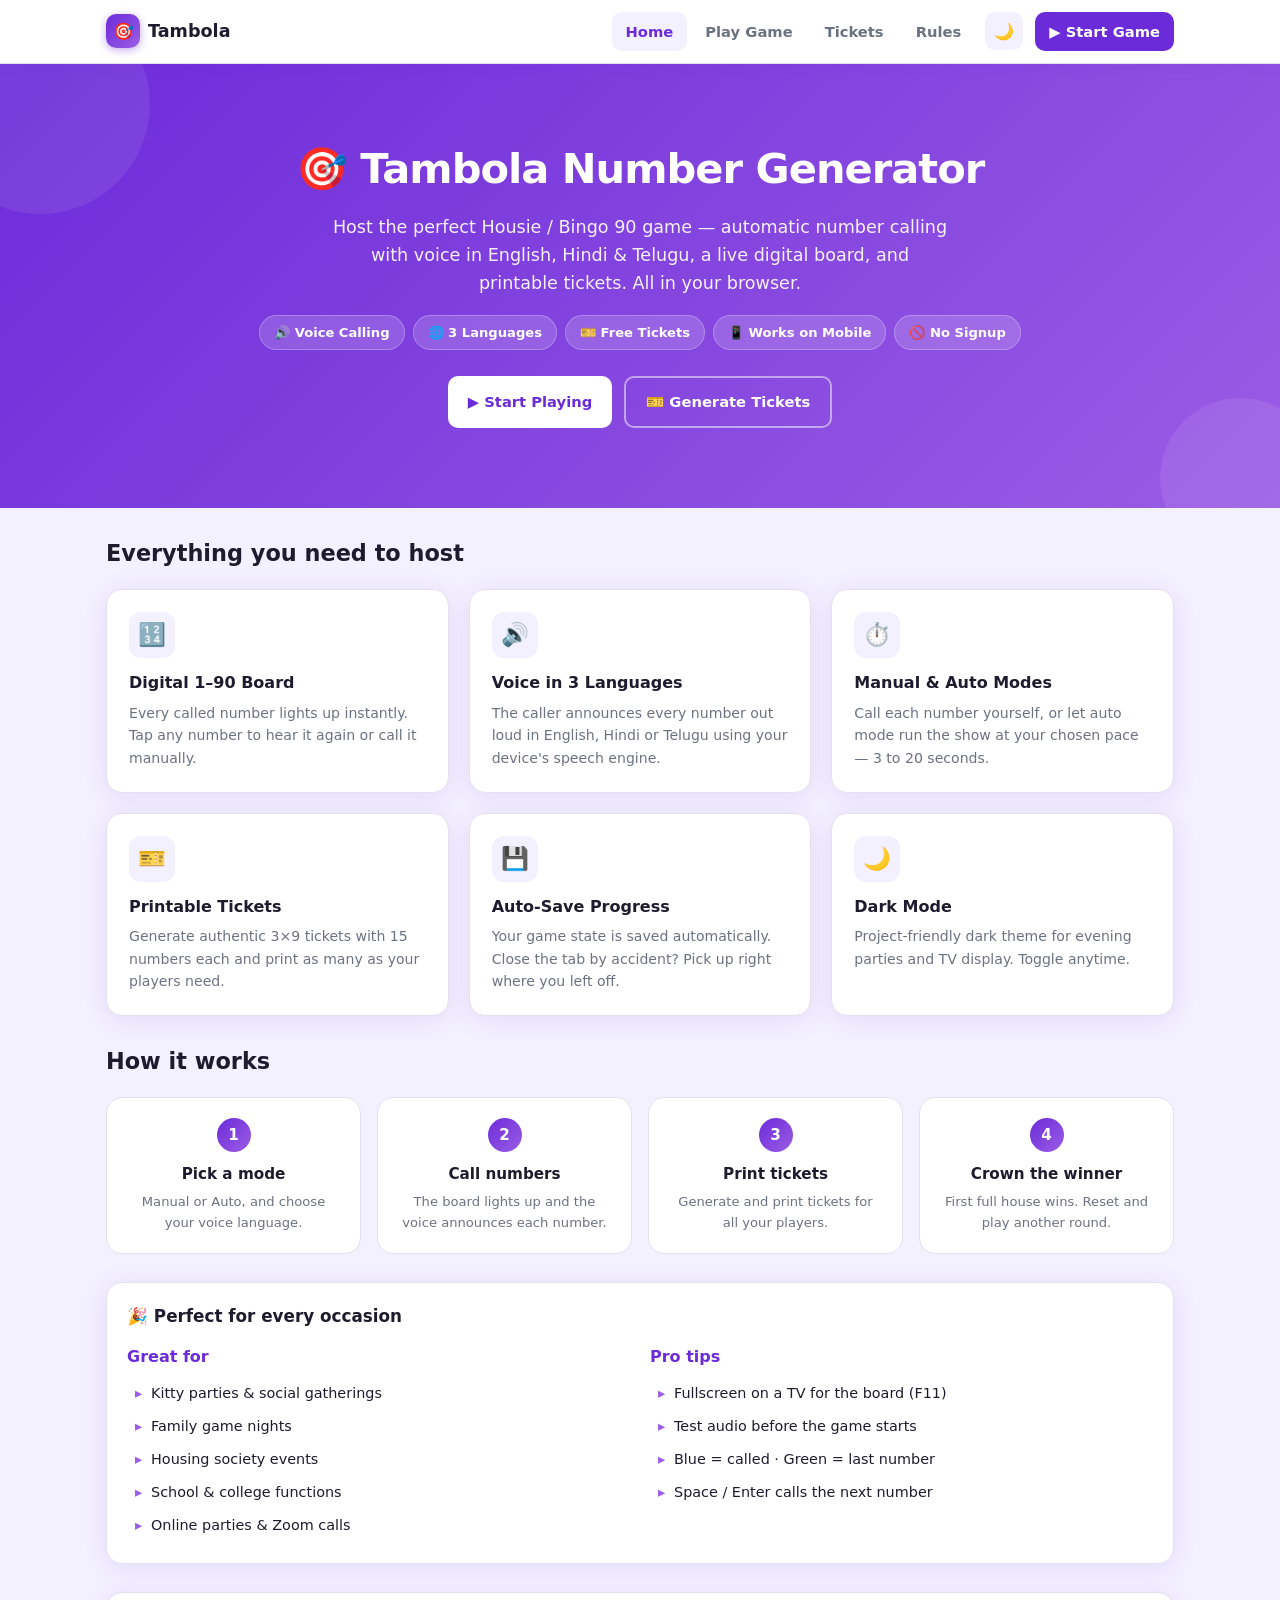
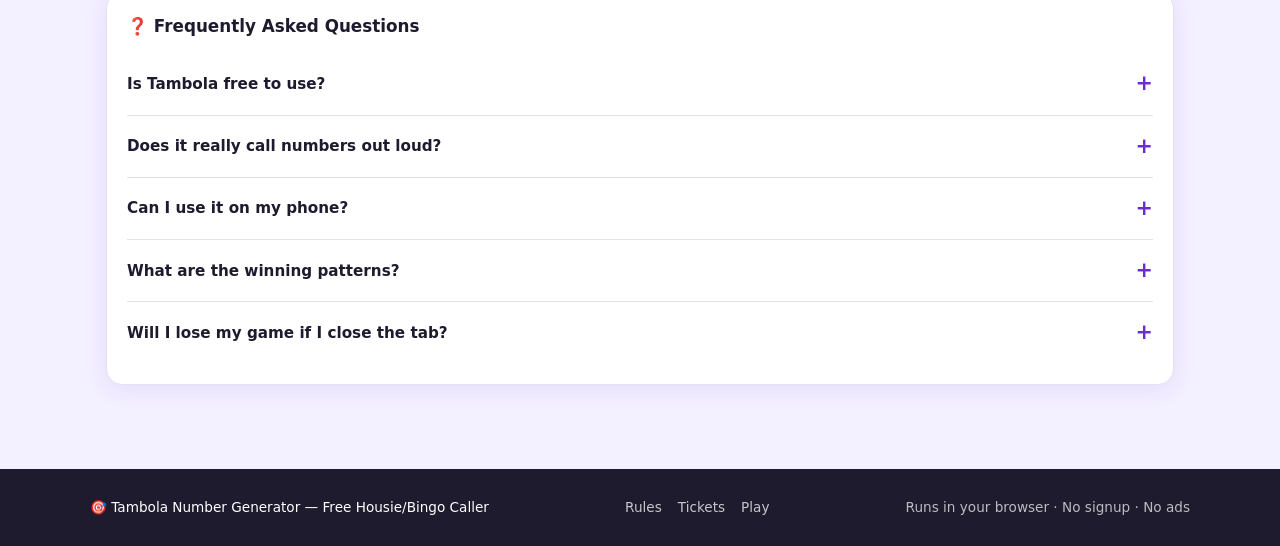
==== index.html @ 113cf9fa "Add Tambola platform: caller game, ticket generator, rules, landing page" ====
<!DOCTYPE html>
<html lang="en">
<head>
    <meta charset="UTF-8">
    <meta name="viewport" content="width=device-width, initial-scale=1.0">
    <title>Tambola Number Generator | Free Housie / Bingo 90 Caller with Voice</title>
    <meta name="description" content="Free online Tambola/Housie number caller with voice in English, Hindi & Telugu. Auto & manual modes, printable tickets, digital board. No signup needed.">
    <link rel="stylesheet" href="css/style.css">
</head>
<body>

    <nav class="navbar">
        <div class="container"></div>
    </nav>

    <header class="hero">
        <div class="container">
            <h1>🎯 Tambola Number Generator</h1>
            <p>Host the perfect Housie / Bingo 90 game — automatic number calling with voice in English, Hindi &amp; Telugu, a live digital board, and printable tickets. All in your browser.</p>
            <div class="badges">
                <span class="badge-pill">🔊 Voice Calling</span>
                <span class="badge-pill">🌐 3 Languages</span>
                <span class="badge-pill">🎫 Free Tickets</span>
                <span class="badge-pill">📱 Works on Mobile</span>
                <span class="badge-pill">🚫 No Signup</span>
            </div>
            <div class="hero-actions">
                <a href="game.html" class="btn btn-white">▶ Start Playing</a>
                <a href="tickets.html" class="btn btn-ghost">🎫 Generate Tickets</a>
            </div>
        </div>
    </header>

    <main>
        <div class="container">

            <!-- FEATURES -->
            <section class="section-block">
                <h2 style="font-size:1.4rem; font-weight:800; margin-bottom:18px;">Everything you need to host</h2>
                <div class="features-grid">
                    <div class="feature-card">
                        <div class="feature-icon">🔢</div>
                        <h3>Digital 1–90 Board</h3>
                        <p>Every called number lights up instantly. Tap any number to hear it again or call it manually.</p>
                    </div>
                    <div class="feature-card">
                        <div class="feature-icon">🔊</div>
                        <h3>Voice in 3 Languages</h3>
                        <p>The caller announces every number out loud in English, Hindi or Telugu using your device's speech engine.</p>
                    </div>
                    <div class="feature-card">
                        <div class="feature-icon">⏱️</div>
                        <h3>Manual &amp; Auto Modes</h3>
                        <p>Call each number yourself, or let auto mode run the show at your chosen pace — 3 to 20 seconds.</p>
                    </div>
                    <div class="feature-card">
                        <div class="feature-icon">🎫</div>
                        <h3>Printable Tickets</h3>
                        <p>Generate authentic 3×9 tickets with 15 numbers each and print as many as your players need.</p>
                    </div>
                    <div class="feature-card">
                        <div class="feature-icon">💾</div>
                        <h3>Auto-Save Progress</h3>
                        <p>Your game state is saved automatically. Close the tab by accident? Pick up right where you left off.</p>
                    </div>
                    <div class="feature-card">
                        <div class="feature-icon">🌙</div>
                        <h3>Dark Mode</h3>
                        <p>Project-friendly dark theme for evening parties and TV display. Toggle anytime.</p>
                    </div>
                </div>
            </section>

            <!-- STEPS -->
            <section class="section-block">
                <h2 style="font-size:1.4rem; font-weight:800; margin-bottom:18px;">How it works</h2>
                <div class="steps">
                    <div class="step">
                        <div class="step-num">1</div>
                        <h3>Pick a mode</h3>
                        <p>Manual or Auto, and choose your voice language.</p>
                    </div>
                    <div class="step">
                        <div class="step-num">2</div>
                        <h3>Call numbers</h3>
                        <p>The board lights up and the voice announces each number.</p>
                    </div>
                    <div class="step">
                        <div class="step-num">3</div>
                        <h3>Print tickets</h3>
                        <p>Generate and print tickets for all your players.</p>
                    </div>
                    <div class="step">
                        <div class="step-num">4</div>
                        <h3>Crown the winner</h3>
                        <p>First full house wins. Reset and play another round.</p>
                    </div>
                </div>
            </section>

            <!-- WHY -->
            <section class="section-block">
                <div class="card">
                    <div class="card-title">🎉 Perfect for every occasion</div>
                    <div class="info-grid">
                        <div class="info-block">
                            <h3>Great for</h3>
                            <ul>
                                <li>Kitty parties &amp; social gatherings</li>
                                <li>Family game nights</li>
                                <li>Housing society events</li>
                                <li>School &amp; college functions</li>
                                <li>Online parties &amp; Zoom calls</li>
                            </ul>
                        </div>
                        <div class="info-block">
                            <h3>Pro tips</h3>
                            <ul>
                                <li>Fullscreen on a TV for the board (F11)</li>
                                <li>Test audio before the game starts</li>
                                <li>Blue = called · Green = last number</li>
                                <li>Space / Enter calls the next number</li>
                            </ul>
                        </div>
                    </div>
                </div>
            </section>

            <!-- FAQ -->
            <section class="section-block">
                <div class="card">
                    <div class="card-title">❓ Frequently Asked Questions</div>
                    <div id="faqList"></div>
                </div>
            </section>

        </div>
    </main>

    <footer></footer>

    <script>
        const faqData = [
            { q: 'Is Tambola free to use?', a: 'Yes — unlimited number calling and ticket generation, no sign-up, no ads. Everything runs entirely in your browser.' },
            { q: 'Does it really call numbers out loud?', a: 'Yes. Both manual and auto modes speak each number using your device\'s voice in English, Hindi or Telugu. Some devices need Hindi/Telugu language packs installed.' },
            { q: 'Can I use it on my phone?', a: 'Absolutely. The site is fully responsive. For best voice results use Chrome, Edge or Safari.' },
            { q: 'What are the winning patterns?', a: 'Common patterns are Early Five, Top Line, Middle Line, Bottom Line, Corners and Full House. See the Rules page for details.' },
            { q: 'Will I lose my game if I close the tab?', a: 'No. The game auto-saves to your browser, so you can resume exactly where you left off.' }
        ];
        function renderFAQs() {
            const list = document.getElementById('faqList');
            faqData.forEach(faq => {
                const item = document.createElement('div');
                item.className = 'faq-item';
                item.innerHTML = '<div class="faq-q"></div><div class="faq-a"></div>';
                item.querySelector('.faq-q').textContent = faq.q;
                item.querySelector('.faq-a').textContent = faq.a;
                item.querySelector('.faq-q').onclick = () => item.classList.toggle('open');
                list.appendChild(item);
            });
        }
        renderFAQs();
    </script>
    <script src="js/common.js"></script>
</body>
</html>
---- css/style.css ----
/* ===== RESET & BASE ===== */
*, *::before, *::after { margin: 0; padding: 0; box-sizing: border-box; }
:root {
    --primary: #6C2BD9;
    --primary-dark: #4A1A9C;
    --primary-light: #9B5DE5;
    --accent: #00C896;
    --accent-dark: #00A87A;
    --called: #3B82F6;
    --called-bg: #DBEAFE;
    --last: #10B981;
    --last-bg: #D1FAE5;
    --bg: #F3F0FF;
    --surface: #FFFFFF;
    --text: #1E1B2E;
    --text-muted: #6B7280;
    --border: #E5E0F0;
    --shadow: 0 4px 24px rgba(108, 43, 217, 0.10);
    --shadow-lg: 0 8px 40px rgba(108, 43, 217, 0.16);
    --radius: 16px;
    --radius-sm: 10px;
    --nav-h: 64px;
}
[data-theme="dark"] {
    --bg: #14102A;
    --surface: #1E1836;
    --text: #F3F0FF;
    --text-muted: #A8A0C9;
    --border: #342B55;
    --called: #60A5FA;
    --called-bg: rgba(59, 130, 246, 0.15);
    --last: #34D399;
    --last-bg: rgba(16, 185, 129, 0.15);
    --shadow: 0 4px 24px rgba(0, 0, 0, 0.35);
    --shadow-lg: 0 8px 40px rgba(0, 0, 0, 0.45);
}
html { scroll-behavior: smooth; }
body {
    font-family: 'Segoe UI', 'Inter', system-ui, -apple-system, sans-serif;
    background: var(--bg);
    color: var(--text);
    line-height: 1.6;
    min-height: 100vh;
    transition: background 0.3s, color 0.3s;
}

/* ===== LAYOUT ===== */
.container { max-width: 1100px; margin: 0 auto; padding: 0 16px; }
main { padding: 28px 0 56px; min-height: calc(100vh - var(--nav-h)); }

/* ===== NAVBAR ===== */
.navbar {
    position: sticky;
    top: 0;
    z-index: 100;
    background: var(--surface);
    border-bottom: 1px solid var(--border);
    height: var(--nav-h);
    display: flex;
    align-items: center;
    box-shadow: 0 2px 12px rgba(108, 43, 217, 0.06);
    transition: background 0.3s;
}
.navbar .container { display: flex; align-items: center; justify-content: space-between; width: 100%; }
.brand {
    display: flex;
    align-items: center;
    gap: 8px;
    font-weight: 800;
    font-size: 1.1rem;
    color: var(--text);
    text-decoration: none;
}
.brand-badge {
    width: 34px; height: 34px;
    background: linear-gradient(135deg, var(--primary), var(--primary-light));
    border-radius: 10px;
    display: flex;
    align-items: center;
    justify-content: center;
    font-size: 1.05rem;
    box-shadow: 0 2px 8px rgba(108, 43, 217, 0.4);
}
.nav-links { display: flex; align-items: center; gap: 4px; }
.nav-links a {
    padding: 8px 14px;
    border-radius: var(--radius-sm);
    color: var(--text-muted);
    text-decoration: none;
    font-weight: 600;
    font-size: 0.92rem;
    transition: all 0.2s;
}
.nav-links a:hover { color: var(--primary); background: var(--bg); }
.nav-links a.active { color: var(--primary); background: var(--bg); }
.nav-cta {
    background: var(--primary) !important;
    color: #fff !important;
    margin-left: 8px;
}
.nav-cta:hover { background: var(--primary-dark) !important; }
.theme-toggle {
    border: none;
    background: var(--bg);
    color: var(--text);
    width: 38px; height: 38px;
    border-radius: var(--radius-sm);
    cursor: pointer;
    font-size: 1rem;
    display: flex;
    align-items: center;
    justify-content: center;
    transition: all 0.2s;
    margin-left: 6px;
}
.theme-toggle:hover { border-color: var(--primary); }

/* ===== FOOTER ===== */
footer {
    background: var(--text);
    color: #fff;
    padding: 28px 16px;
    font-size: 0.85rem;
}
.footer-inner {
    max-width: 1100px;
    margin: 0 auto;
    display: flex;
    justify-content: space-between;
    align-items: center;
    flex-wrap: wrap;
    gap: 12px;
}
footer a { color: var(--accent); text-decoration: none; }
.footer-links { display: flex; gap: 16px; }
.footer-links a { color: rgba(255,255,255,0.75); }
.footer-links a:hover { color: var(--accent); }

/* ===== CARD ===== */
.card {
    background: var(--surface);
    border-radius: var(--radius);
    box-shadow: var(--shadow);
    padding: 20px;
    border: 1px solid var(--border);
    transition: background 0.3s, border-color 0.3s;
}
.card-title {
    font-size: 1.05rem;
    font-weight: 700;
    margin-bottom: 14px;
    display: flex;
    align-items: center;
    gap: 8px;
}
.card-sub { font-size: 0.9rem; color: var(--text-muted); margin-bottom: 14px; }

/* ===== HERO ===== */
.hero {
    background: linear-gradient(135deg, var(--primary) 0%, var(--primary-light) 100%);
    color: #fff;
    padding: 72px 16px 80px;
    text-align: center;
    position: relative;
    overflow: hidden;
}
.hero::before, .hero::after {
    content: '';
    position: absolute;
    border-radius: 50%;
    background: rgba(255,255,255,0.08);
}
.hero::before { width: 220px; height: 220px; top: -70px; left: -70px; }
.hero::after { width: 160px; height: 160px; bottom: -50px; right: -40px; }
.hero h1 { font-size: 2.6rem; font-weight: 800; letter-spacing: -1px; position: relative; }
.hero p { font-size: 1.1rem; opacity: 0.92; margin-top: 10px; max-width: 620px; margin-left: auto; margin-right: auto; position: relative; }
.hero .badges { margin-top: 18px; display: flex; gap: 8px; justify-content: center; flex-wrap: wrap; position: relative; }
.badge-pill {
    background: rgba(255,255,255,0.16);
    border: 1px solid rgba(255,255,255,0.25);
    border-radius: 999px;
    padding: 6px 14px;
    font-size: 0.82rem;
    font-weight: 600;
}
.hero-actions { margin-top: 26px; display: flex; gap: 12px; justify-content: center; flex-wrap: wrap; position: relative; }

/* ===== BUTTONS ===== */
.btn {
    padding: 12px 20px;
    border: none;
    border-radius: var(--radius-sm);
    font-size: 0.92rem;
    font-weight: 700;
    cursor: pointer;
    transition: all 0.2s;
    display: inline-flex;
    align-items: center;
    justify-content: center;
    gap: 6px;
    text-decoration: none;
}
.btn-primary { background: var(--primary); color: #fff; }
.btn-primary:hover { background: var(--primary-dark); transform: translateY(-1px); }
.btn-accent { background: var(--accent); color: #fff; }
.btn-accent:hover { background: var(--accent-dark); transform: translateY(-1px); }
.btn-secondary {
    background: var(--bg);
    color: var(--text);
    border: 2px solid var(--border);
}
.btn-secondary:hover { border-color: var(--primary); color: var(--primary); }
.btn-danger { background: #FEE2E2; color: #DC2626; }
.btn-danger:hover { background: #FECACA; }
.btn-white { background: #fff; color: var(--primary); }
.btn-white:hover { background: #F3F0FF; transform: translateY(-1px); }
.btn-ghost { background: transparent; color: #fff; border: 2px solid rgba(255,255,255,0.5); }
.btn-ghost:hover { border-color: #fff; background: rgba(255,255,255,0.1); }
.btn:active { transform: translateY(0); }
.btn:disabled { opacity: 0.5; cursor: not-allowed; transform: none !important; }

/* ===== CONTROLS ===== */
.controls-grid {
    display: grid;
    grid-template-columns: 1fr 1fr;
    gap: 16px;
    margin-bottom: 16px;
}
.control-group { display: flex; flex-direction: column; gap: 6px; }
.control-group label {
    font-size: 0.78rem;
    font-weight: 600;
    text-transform: uppercase;
    letter-spacing: 0.5px;
    color: var(--text-muted);
}
.toggle-group {
    display: flex;
    background: var(--bg);
    border-radius: var(--radius-sm);
    padding: 4px;
    gap: 4px;
}
.toggle-btn {
    flex: 1;
    padding: 10px 16px;
    border: none;
    background: transparent;
    border-radius: 8px;
    font-size: 0.9rem;
    font-weight: 600;
    cursor: pointer;
    transition: all 0.2s;
    color: var(--text-muted);
}
.toggle-btn.active {
    background: var(--primary);
    color: #fff;
    box-shadow: 0 2px 8px rgba(108, 43, 217, 0.3);
}
select, input[type="number"], input[type="text"] {
    padding: 10px 12px;
    border: 2px solid var(--border);
    border-radius: var(--radius-sm);
    font-size: 0.95rem;
    background: var(--bg);
    color: var(--text);
    cursor: pointer;
    transition: border-color 0.2s, background 0.3s, color 0.3s;
}
input[type="text"] { cursor: text; }
select:focus, input:focus {
    outline: none;
    border-color: var(--primary);
}

/* ===== STATS ===== */
.stats-row {
    display: grid;
    grid-template-columns: repeat(3, 1fr);
    gap: 12px;
    margin-bottom: 20px;
}
.stat-box {
    background: var(--bg);
    border-radius: var(--radius-sm);
    padding: 14px;
    text-align: center;
}
.stat-label {
    font-size: 0.72rem;
    font-weight: 600;
    text-transform: uppercase;
    letter-spacing: 0.5px;
    color: var(--text-muted);
    margin-bottom: 4px;
}
.stat-value { font-size: 1.5rem; font-weight: 800; color: var(--primary); }

/* ===== LAST NUMBER ===== */
.last-number-display {
    background: linear-gradient(135deg, var(--primary) 0%, var(--primary-light) 100%);
    border-radius: var(--radius);
    padding: 28px 20px;
    text-align: center;
    color: #fff;
    margin-bottom: 20px;
    position: relative;
    overflow: hidden;
}
.last-number-display::before {
    content: '';
    position: absolute;
    top: -20px; right: -20px;
    width: 80px; height: 80px;
    background: rgba(255,255,255,0.1);
    border-radius: 50%;
}
.last-number-display .label {
    font-size: 0.8rem;
    text-transform: uppercase;
    letter-spacing: 1px;
    opacity: 0.85;
    margin-bottom: 6px;
}
.last-number-display .number {
    font-size: 4.5rem;
    font-weight: 900;
    line-height: 1;
    letter-spacing: -2px;
}
.last-number-display .number.anim { animation: pop 0.4s ease; }
@keyframes pop {
    0% { transform: scale(0.5); opacity: 0; }
    60% { transform: scale(1.15); }
    100% { transform: scale(1); opacity: 1; }
}

/* ===== BOARD ===== */
.board {
    display: grid;
    grid-template-columns: repeat(10, 1fr);
    gap: 6px;
}
.board-cell {
    aspect-ratio: 1;
    display: flex;
    align-items: center;
    justify-content: center;
    background: var(--bg);
    border-radius: 8px;
    font-size: 1rem;
    font-weight: 700;
    color: var(--text);
    cursor: pointer;
    transition: all 0.2s;
    border: 2px solid transparent;
    user-select: none;
}
.board-cell:hover { border-color: var(--primary-light); transform: scale(1.05); }
.board-cell.called {
    background: var(--called-bg);
    color: var(--called);
    border-color: var(--called);
}
.board-cell.last {
    background: var(--last-bg);
    color: var(--last);
    border-color: var(--last);
    transform: scale(1.08);
    box-shadow: 0 0 12px rgba(16, 185, 129, 0.4);
}

/* ===== HISTORY ===== */
.history-list {
    display: flex;
    flex-wrap: wrap;
    gap: 8px;
}
.history-chip {
    background: var(--bg);
    border: 2px solid var(--border);
    border-radius: 8px;
    padding: 6px 12px;
    font-weight: 700;
    font-size: 0.9rem;
    color: var(--text-muted);
}
.history-chip.latest {
    background: var(--last-bg);
    border-color: var(--last);
    color: var(--last);
}
.history-empty { font-size: 0.9rem; color: var(--text-muted); }

/* ===== TICKETS ===== */
.ticket-controls {
    display: flex;
    gap: 12px;
    align-items: flex-end;
    flex-wrap: wrap;
    margin-bottom: 16px;
}
.ticket-controls .control-group { flex: 0; }
.ticket-input { width: 80px; padding: 10px; text-align: center; }
.tickets-container {
    display: grid;
    grid-template-columns: repeat(2, 1fr);
    gap: 20px;
    margin-top: 16px;
}
.ticket {
    background: #fff;
    border: 2px solid #1E1B2E;
    border-radius: 8px;
    padding: 12px;
    page-break-inside: avoid;
    color: #1E1B2E;
}
.ticket-header {
    display: flex;
    justify-content: space-between;
    align-items: center;
    margin-bottom: 8px;
    font-size: 0.75rem;
    color: #6B7280;
}
.ticket-grid { display: grid; grid-template-columns: repeat(9, 1fr); gap: 2px; }
.ticket-cell {
    aspect-ratio: 1.1;
    display: flex;
    align-items: center;
    justify-content: center;
    border: 1px solid #D1D5DB;
    border-radius: 4px;
    font-size: 0.85rem;
    font-weight: 700;
    background: #fff;
    color: #1E1B2E;
}
.ticket-cell.empty { background: #F3F0FF; border-color: #F3F0FF; }

/* ===== INFO GRID / SECTIONS ===== */
.section-block { margin-bottom: 28px; }
.info-grid {
    display: grid;
    grid-template-columns: 1fr 1fr;
    gap: 20px;
}
.info-block h3 {
    font-size: 1rem;
    font-weight: 700;
    margin-bottom: 8px;
    color: var(--primary);
}
.info-block ul { list-style: none; padding: 0; }
.info-block li {
    padding: 5px 0 5px 24px;
    position: relative;
    font-size: 0.9rem;
}
.info-block li::before {
    content: '▸';
    position: absolute;
    left: 8px;
    color: var(--primary-light);
}

/* ===== FEATURES GRID (landing) ===== */
.features-grid {
    display: grid;
    grid-template-columns: repeat(3, 1fr);
    gap: 20px;
}
.feature-card {
    background: var(--surface);
    border: 1px solid var(--border);
    border-radius: var(--radius);
    padding: 22px;
    box-shadow: var(--shadow);
    transition: transform 0.25s, box-shadow 0.25s;
}
.feature-card:hover { transform: translateY(-4px); box-shadow: var(--shadow-lg); }
.feature-icon {
    width: 46px; height: 46px;
    border-radius: 12px;
    background: var(--bg);
    display: flex;
    align-items: center;
    justify-content: center;
    font-size: 1.4rem;
    margin-bottom: 12px;
}
.feature-card h3 { font-size: 1rem; font-weight: 700; margin-bottom: 6px; }
.feature-card p { font-size: 0.88rem; color: var(--text-muted); }

/* ===== STEPS ===== */
.steps {
    display: grid;
    grid-template-columns: repeat(4, 1fr);
    gap: 16px;
    counter-reset: step;
}
.step {
    background: var(--surface);
    border: 1px solid var(--border);
    border-radius: var(--radius);
    padding: 20px;
    position: relative;
    text-align: center;
}
.step-num {
    width: 34px; height: 34px;
    margin: 0 auto 10px;
    background: linear-gradient(135deg, var(--primary), var(--primary-light));
    color: #fff;
    border-radius: 50%;
    display: flex;
    align-items: center;
    justify-content: center;
    font-weight: 800;
    font-size: 0.95rem;
}
.step h3 { font-size: 0.95rem; font-weight: 700; margin-bottom: 4px; }
.step p { font-size: 0.82rem; color: var(--text-muted); }

/* ===== FAQ ===== */
.faq-item { border-bottom: 1px solid var(--border); padding: 14px 0; }
.faq-item:last-child { border-bottom: none; }
.faq-q {
    font-size: 0.95rem;
    font-weight: 700;
    cursor: pointer;
    display: flex;
    justify-content: space-between;
    align-items: center;
    gap: 12px;
}
.faq-q::after {
    content: '+';
    font-size: 1.3rem;
    color: var(--primary);
    flex-shrink: 0;
    transition: transform 0.2s;
}
.faq-item.open .faq-q::after { transform: rotate(45deg); }
.faq-a {
    max-height: 0;
    overflow: hidden;
    transition: max-height 0.3s ease;
    font-size: 0.9rem;
    color: var(--text-muted);
}
.faq-item.open .faq-a { max-height: 200px; padding-top: 8px; }

/* ===== AUDIO WARNING ===== */
.audio-warning {
    background: #FEF3C7;
    border: 1px solid #FCD34D;
    border-radius: var(--radius-sm);
    padding: 10px 14px;
    font-size: 0.85rem;
    color: #92400E;
    margin-top: 12px;
    display: none;
}
.audio-warning.show { display: block; }

/* ===== MODAL ===== */
.modal-backdrop {
    position: fixed;
    inset: 0;
    background: rgba(20, 16, 42, 0.6);
    backdrop-filter: blur(3px);
    display: none;
    align-items: center;
    justify-content: center;
    z-index: 200;
    padding: 16px;
}
.modal-backdrop.show { display: flex; }
.modal {
    background: var(--surface);
    border-radius: var(--radius);
    padding: 24px;
    max-width: 440px;
    width: 100%;
    box-shadow: var(--shadow-lg);
    border: 1px solid var(--border);
}
.modal h3 { margin-bottom: 8px; }
.modal p { font-size: 0.9rem; color: var(--text-muted); margin-bottom: 16px; }
.modal-actions { display: flex; gap: 10px; justify-content: flex-end; }

/* ===== RULES TABLE ===== */
.rules-table { width: 100%; border-collapse: collapse; font-size: 0.9rem; }
.rules-table th {
    text-align: left;
    padding: 10px 12px;
    background: var(--bg);
    font-size: 0.78rem;
    text-transform: uppercase;
    letter-spacing: 0.5px;
    color: var(--text-muted);
}
.rules-table td { padding: 10px 12px; border-bottom: 1px solid var(--border); }
.rules-table tr:last-child td { border-bottom: none; }

/* ===== TOAST ===== */
.toast {
    position: fixed;
    bottom: 24px;
    left: 50%;
    transform: translateX(-50%) translateY(80px);
    background: var(--text);
    color: #fff;
    padding: 12px 20px;
    border-radius: var(--radius-sm);
    font-size: 0.9rem;
    font-weight: 600;
    box-shadow: var(--shadow-lg);
    opacity: 0;
    transition: all 0.3s ease;
    z-index: 300;
    max-width: 90vw;
    text-align: center;
}
.toast.show { transform: translateX(-50%) translateY(0); opacity: 1; }

/* ===== RESPONSIVE ===== */
@media (max-width: 900px) {
    .features-grid { grid-template-columns: 1fr 1fr; }
    .steps { grid-template-columns: 1fr 1fr; }
}
@media (max-width: 680px) {
    .hero h1 { font-size: 1.8rem; }
    .controls-grid { grid-template-columns: 1fr; }
    .stats-row { grid-template-columns: 1fr; }
    .last-number-display .number { font-size: 3.5rem; }
    .board { gap: 4px; }
    .board-cell { font-size: 0.8rem; border-radius: 6px; }
    .tickets-container { grid-template-columns: 1fr; }
    .info-grid { grid-template-columns: 1fr; }
    .features-grid { grid-template-columns: 1fr; }
    .steps { grid-template-columns: 1fr; }
    .nav-links a { padding: 8px 10px; font-size: 0.84rem; }
    .nav-cta { display: none; }
    .actions .btn { min-width: 120px; font-size: 0.85rem; padding: 10px 14px; }
    .footer-inner { flex-direction: column; text-align: center; }
}

/* ===== PRINT ===== */
@media print {
    body * { visibility: hidden; }
    .print-area, .print-area * { visibility: visible; }
    .print-area {
        position: absolute;
        left: 0; top: 0;
        width: 100%;
        padding: 20px;
    }
    .ticket { border: 2px solid #000; page-break-inside: avoid; margin-bottom: 12px; }
    .no-print { display: none !important; }
}
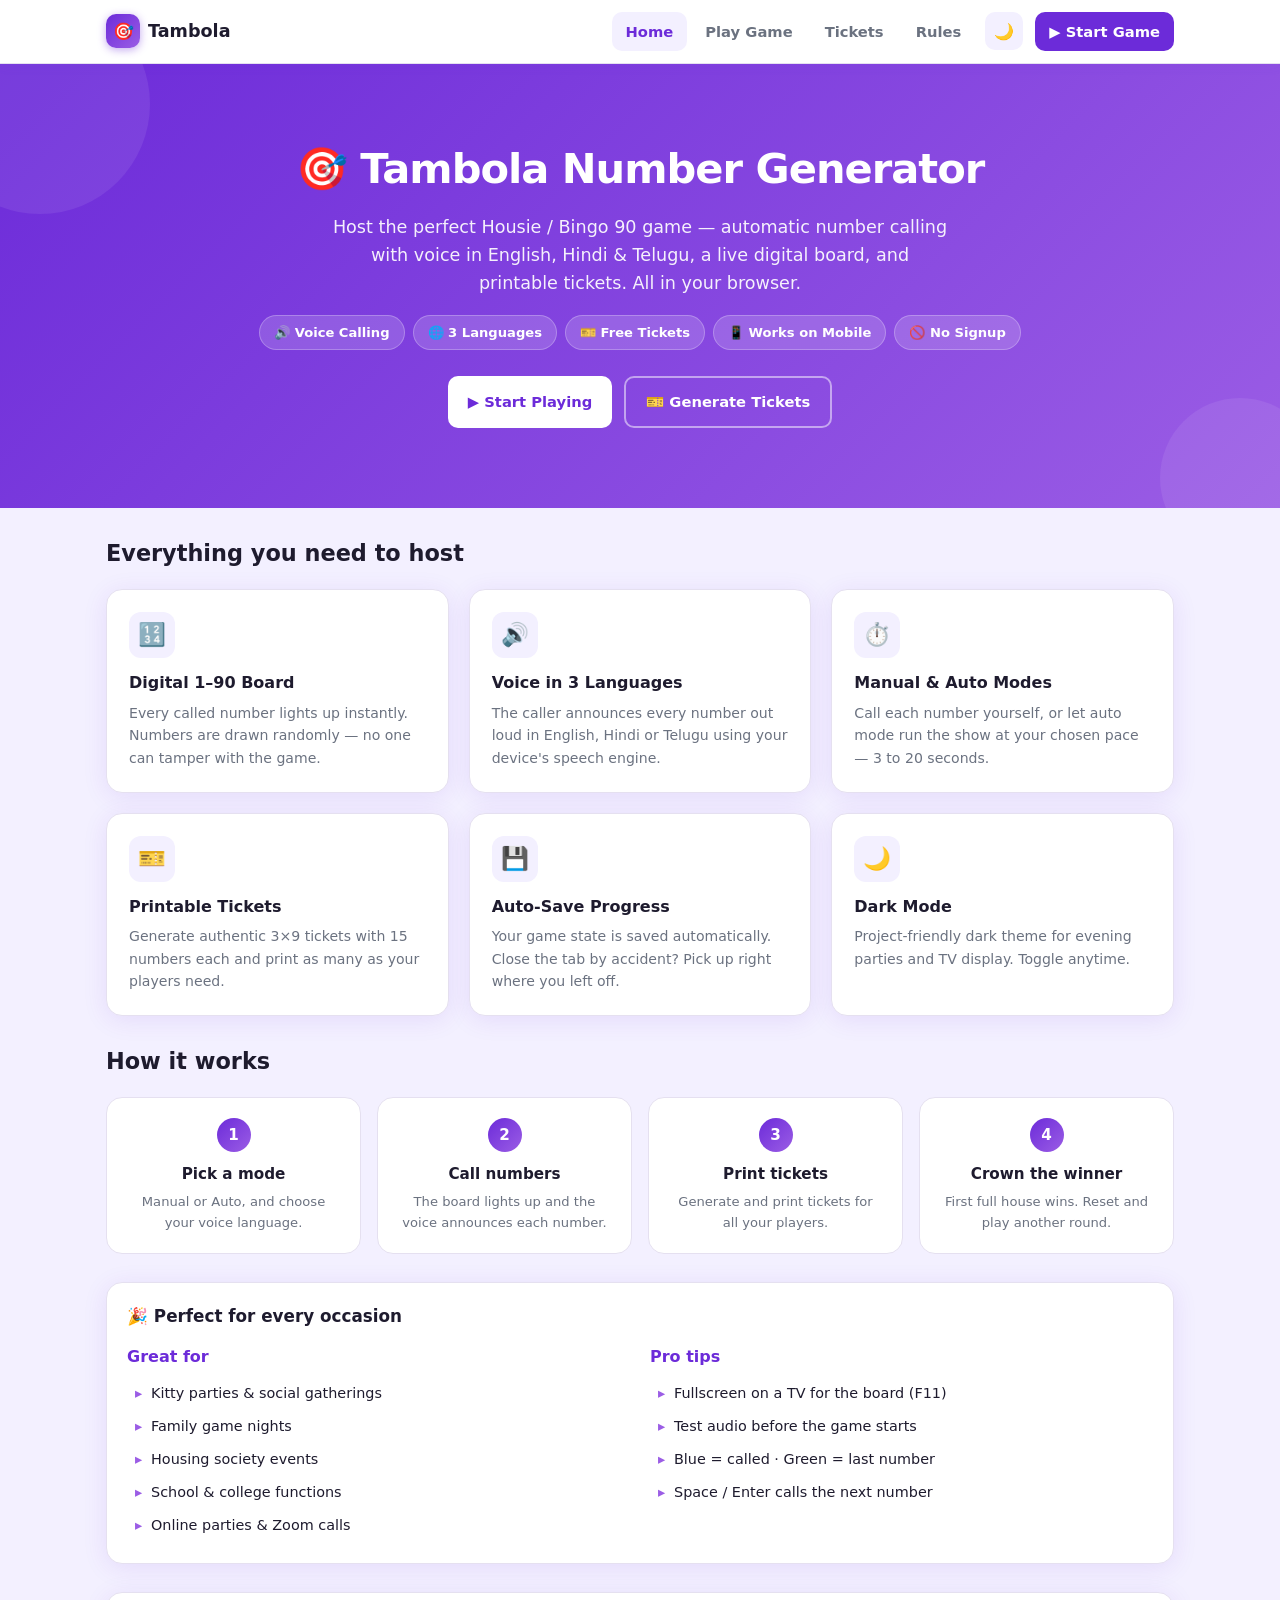
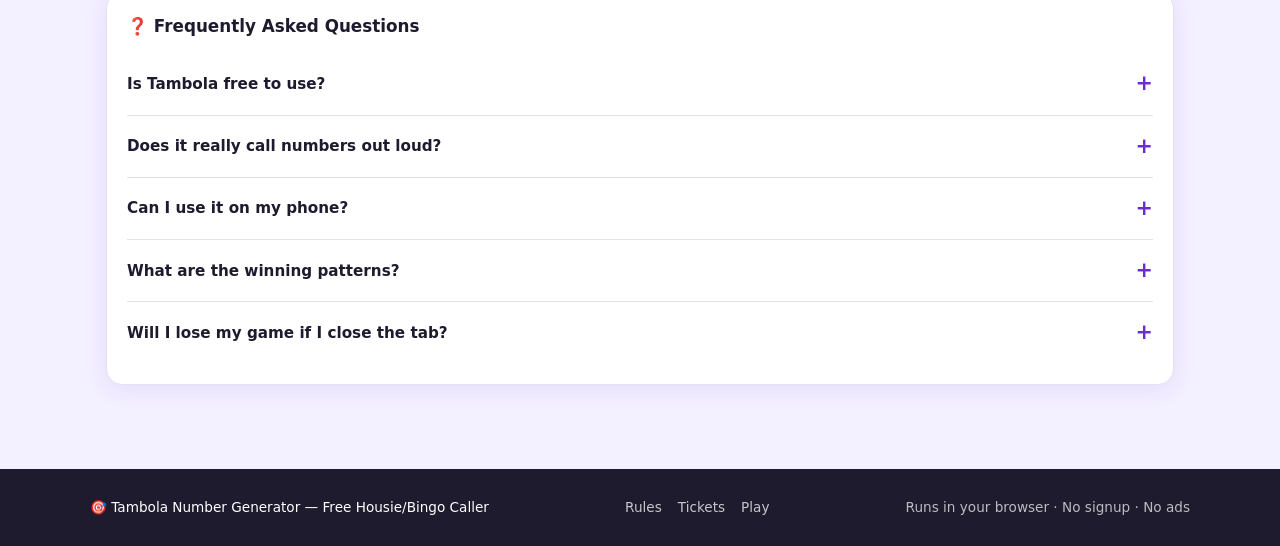
==== commit 106ec3e1: "Make board display-only so numbers can't be tampered with" ====
--- a/index.html
+++ b/index.html
@@ -41,7 +41,7 @@
                     <div class="feature-card">
                         <div class="feature-icon">🔢</div>
                         <h3>Digital 1–90 Board</h3>
-                        <p>Every called number lights up instantly. Tap any number to hear it again or call it manually.</p>
+                        <p>Every called number lights up instantly. Numbers are drawn randomly — no one can tamper with the game.</p>
                     </div>
                     <div class="feature-card">
                         <div class="feature-icon">🔊</div>
--- a/css/style.css
+++ b/css/style.css
@@ -352,12 +352,10 @@
     font-size: 1rem;
     font-weight: 700;
     color: var(--text);
-    cursor: pointer;
     transition: all 0.2s;
     border: 2px solid transparent;
     user-select: none;
 }
-.board-cell:hover { border-color: var(--primary-light); transform: scale(1.05); }
 .board-cell.called {
     background: var(--called-bg);
     color: var(--called);
@@ -408,6 +406,7 @@
     grid-template-columns: repeat(2, 1fr);
     gap: 20px;
     margin-top: 16px;
+    align-items: stretch;
 }
 .ticket {
     background: #fff;
@@ -416,14 +415,26 @@
     padding: 12px;
     page-break-inside: avoid;
     color: #1E1B2E;
+    min-height: 100%;
+    display: flex;
+    flex-direction: column;
+    justify-content: flex-start;
 }
 .ticket-header {
     display: flex;
     justify-content: space-between;
     align-items: center;
+    gap: 8px;
     margin-bottom: 8px;
     font-size: 0.75rem;
     color: #6B7280;
+    min-height: 18px;
+}
+.ticket-header span:first-child {
+    white-space: nowrap;
+    overflow: hidden;
+    text-overflow: ellipsis;
+    max-width: 65%;
 }
 .ticket-grid { display: grid; grid-template-columns: repeat(9, 1fr); gap: 2px; }
 .ticket-cell {
@@ -438,7 +449,7 @@
     background: #fff;
     color: #1E1B2E;
 }
-.ticket-cell.empty { background: #F3F0FF; border-color: #F3F0FF; }
+.ticket-cell.empty { background: #F3F0FF; border-color: #E5E0F0; }
 
 /* ===== INFO GRID / SECTIONS ===== */
 .section-block { margin-bottom: 28px; }
